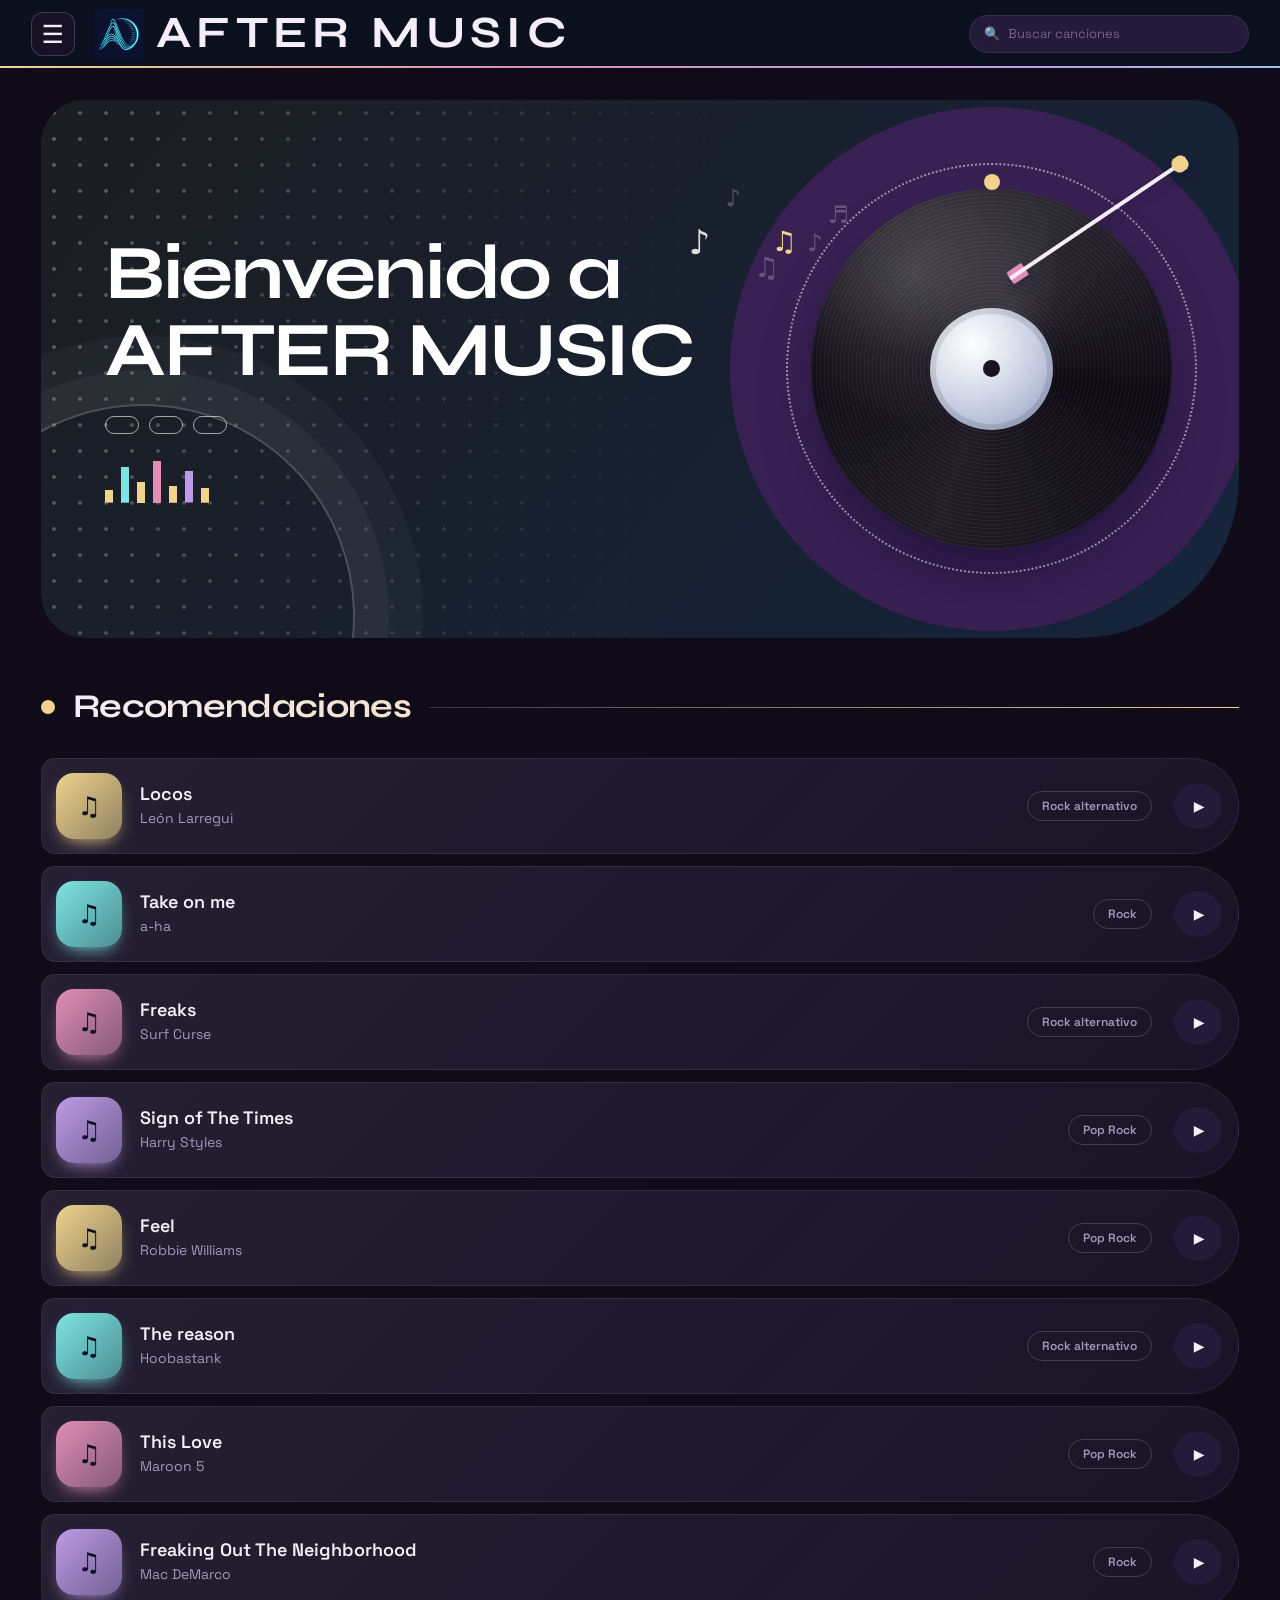
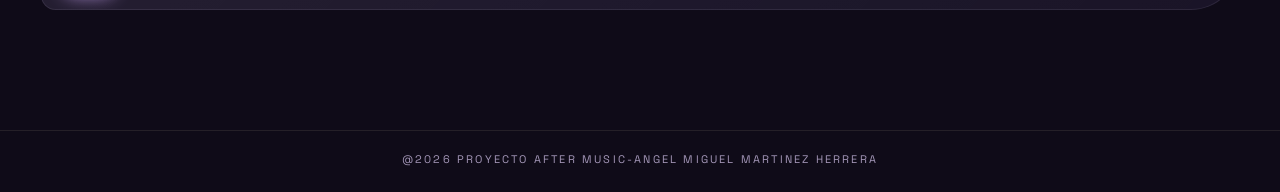
==== index.html @ f7f0aa14 "Add files via upload" ====
<!DOCTYPE html>
<html lang="es">
<head>
<meta charset="UTF-8"><meta name="viewport" content="width=device-width, initial-scale=1.0">
<title>AFTER MUSIC</title>
<link href="https://fonts.googleapis.com/css2?family=Syne:wght@700&family=Space+Grotesk:wght@400;600&display=swap" rel="stylesheet">
<link rel="stylesheet" href="estilos.css">
</head>
<body>
<div class="overlay" id="overlay" onclick="toggleMenu()"></div>
<aside class="sidebar" id="sidebar">
  <div class="sb-top">
    <div class="sb-head"><div class="logo-mini"> <img src="imagenes/logo.png" alt="" class="logo-img">AFTER MUSIC
</div><button class="close" onclick="toggleMenu()">✕</button></div>

    <nav class="sb-nav">
     <a onclick="mostrar('inicio')">Inicio</a>
     <a onclick="mostrar('playlists')">Explorar</a>
     <a onclick="mostrar('en-vivo')">Música en Vivo</a>
     <a href="formulario.html">Suscribirse</a>

    </nav>
  </div>
    <!-- Nueva estructura mas densa: 12 barras animadas -->
  <div class="menu-ecualizador">
    <div class="bar-music"></div>
    <div class="bar-music"></div>
    <div class="bar-music"></div>
    <div class="bar-music"></div>
    <div class="bar-music"></div>
    <div class="bar-music"></div>
    <div class="bar-music"></div>
    <div class="bar-music"></div>
    <div class="bar-music"></div>
    <div class="bar-music"></div>
    <div class="bar-music"></div>
    <div class="bar-music"></div>
    <div class="bar-music"></div>
    <div class="bar-music"></div>
    <div class="bar-music"></div>
    <div class="bar-music"></div>
    <div class="bar-music"></div>
  </div>
</aside>

<header class="top">
  <div class="top-l"><button class="hamburger" onclick="toggleMenu()">☰</button><div class="nombre">
  <img src="portadas/logo.jpg" alt="">AFTER MUSIC</div></div>
  <div class="top-r"> <div class="buscador-contenedor">
      <span class="buscador-icono">🔍</span>
      <input type="text" id="input-busqueda" placeholder="Buscar canciones" oninput="filtrarContenido()">
    </div>
  </div>
</header>

<div class="layout sin-player" id="appLayout">
  <main class="main">
    <section class="hero">
      <div class="hero-text"><h1>Bienvenido a AFTER MUSIC</h1><div class="hero-stats"><span></span><span></span><span></span></div></div>
<div class="hero-art">
  <!-- NOTAS MUSICALES FLOTANTES -->
  <span class="nota-flotante n1">♪</span>
  <span class="nota-flotante n2">♫</span>
  <span class="nota-flotante n3">♪</span>
  <span class="nota-flotante n6">♬</span>

  <!-- Tu disco original continúa aquí abajo exactamente igual -->
  <div class="disc"><div class="disc-center"><div class="hole"></div></div><div class="disc-ice"></div></div>
</div>

    </section>
    <div id="zona-contenido">
      <div id="vista-inicio">
       <div class="sec-head">
      <h2 id="titulo-seccion-busqueda">Recomendaciones</h2>
      </div>
    
       <div class="list-songs" id="contenedor-lista-busqueda">
          <div class="song-row" onclick="tocarCancion('recomendaciones',0,0)"><div class="song-cover"></div><div><b>Locos</b><span>León Larregui</span></div><em>Rock alternativo</em></div>
          <div class="song-row" onclick="tocarCancion('recomendaciones',0,1)"><div class="song-cover"></div><div><b>Take on me</b><span>a-ha</span></div><em>Rock</em></div>
          <div class="song-row" onclick="tocarCancion('recomendaciones',0,2)"><div class="song-cover"></div><div><b>Freaks</b><span>Surf Curse</span></div><em>Rock alternativo</em></div>
          <div class="song-row" onclick="tocarCancion('recomendaciones',0,3)"><div class="song-cover"></div><div><b>Sign of The Times</b><span>Harry Styles</span></div><em>Pop Rock</em></div>
          <div class="song-row" onclick="tocarCancion('recomendaciones',0,4)"><div class="song-cover"></div><div><b>Feel</b><span>Robbie Williams</span></div><em> Pop Rock</em></div>
          <div class="song-row" onclick="tocarCancion('recomendaciones',0,5)"><div class="song-cover"></div><div><b>The reason</b><span>Hoobastank</span></div><em>Rock alternativo</em></div>
          <div class="song-row" onclick="tocarCancion('recomendaciones',0,6)"><div class="song-cover"></div><div><b>This Love</b><span>Maroon 5</span></div><em>Pop Rock</em></div>
          <div class="song-row" onclick="tocarCancion('recomendaciones',0,7)"><div class="song-cover"></div><div><b>Freaking Out The Neighborhood</b><span>Mac DeMarco</span></div><em>Rock</em></div>
                             <div id="sin-resultados" class="alerta-busqueda-vacia">
            No se encontraron resultados para esta busqueda.
        </div>
        </div>
        </div>

      <div id="vista-playlists" class="vista-oculta">
  <div class="sec-head"><h2>Géneros</h2></div>
  <div class="grid">
    <article class="card card-profundo" onclick="verArtistas('electronica')">
      <div class="card-content"><h3>Electronica</h3></div>
    </article>
    <article class="card card-ventisca" onclick="verArtistas('rock_alt')">
      <div class="card-content"><h3>Rock alternativo</h3></div>
    </article>
    <article class="card card-amanecer" onclick="verArtistas('rock')">
      <div class="card-content"><h3>Rock</h3></div>
    </article>
    <article class="card card-caifanes" onclick="verArtistas('rock_esp')">
      <div class="card-content"><h3>Rock en español</h3></div>
    </article>
  </div>
</div>  
      
      <!-- NUEVA VISTA: ARTISTAS -->
      <div id="vista-artistas" class="vista-oculta">
        <div class="sec-head"><h2 id="titulo-artistas">Artistas</h2><button onclick="mostrar('playlists')">← Volver a Géneros</button></div>
        <div id="lista-artistas" class="grid"></div>
      </div>

      <!-- NUEVA VISTA: CANCIONES -->
      <div id="vista-canciones" class="vista-oculta">
        <div class="sec-head"><h2 id="titulo-canciones">Canciones</h2><button onclick="volverArtistas()">← Volver a Artistas</button></div>
        <div id="lista-canciones" class="list-songs"></div>
      </div>

      <div id="vista-biblioteca" class="vista-oculta">
        <div class="sec-head"><h2>Biblioteca</h2><button onclick="mostrar('inicio')">← Volver</button></div>
        <div id="lista-bib"></div>
      </div>
    </div> 

     <!-- VISTA: EN VIVO -->
<div id="vista-en-vivo" class="vista-oculta">
  <section class="sec-head">
    <h2>Musica en vivo</h2>
  </section>

  <!-- Rejilla en 2 columnas -->
  <div class="grid grid-envivo">
    
    <!-- Transmisión 1 -->
    <div class="card tarjeta-video-envivo">
      <div class="contenedor-video-flex">
        <!-- Sin 'controls' y sin 'muted' para que responda al volumen del dispositivo -->
        <video id="video-glaciar" class="video-objeto" src="videos/envivo1.mp4" playsinline
               onplay="document.getElementById('btn-glaciar').innerText='⏸'"
               onpause="document.getElementById('btn-glaciar').innerText='▶'"></video>
      </div>
      <div class="pie-tarjeta-video">
        <div>
          <h3>Nirvana - The Man Who Sold The World (Live On MTV Unplugged_ 1993 _ Unedited)</h3>
        </div>
        <div class="grupo-botones-video">
          <!-- Botón de Pantalla Completa Aislado -->
          <button class="btn-pantalla-completa" onclick="document.getElementById('video-glaciar').requestFullscreen();" title="Pantalla completa">⛶</button>
          <!-- Botón Play/Pause -->
          <button id="btn-glaciar" class="btn-control-video" onclick="const v = document.getElementById('video-glaciar'); v.paused ? v.play() : v.pause();">▶</button>
        </div>
      </div>
    </div>

      <div class="card tarjeta-video-envivo">
      <div class="contenedor-video-flex">
        <!-- Sin 'controls' y sin 'muted' para que responda al volumen del dispositivo -->
        <video id="video-glaciar" class="video-objeto" src="videos/envivo2.mp4" playsinline
               onplay="document.getElementById('btn-glaciar').innerText='⏸'"
               onpause="document.getElementById('btn-glaciar').innerText='▶'"></video>
      </div>
      <div class="pie-tarjeta-video">
        <div>
          <h3>León Larregui - Locos_(En vivo)</h3>
        </div>
        <div class="grupo-botones-video">
          <!-- Botón de Pantalla Completa Aislado -->
          <button class="btn-pantalla-completa" onclick="document.getElementById('video-glaciar').requestFullscreen();" title="Pantalla completa">⛶</button>
          <!-- Botón Play/Pause -->
          <button id="btn-glaciar" class="btn-control-video" onclick="const v = document.getElementById('video-glaciar'); v.paused ? v.play() : v.pause();">▶</button>
        </div>
      </div>
    </div>

  <div class="card tarjeta-video-envivo">
      <div class="contenedor-video-flex">
        <!-- Sin 'controls' y sin 'muted' para que responda al volumen del dispositivo -->
        <video id="video-glaciar" class="video-objeto" src="videos/envivo3.mp4" playsinline
               onplay="document.getElementById('btn-glaciar').innerText='⏸'"
               onpause="document.getElementById('btn-glaciar').innerText='▶'"></video>
      </div>
      <div class="pie-tarjeta-video">
        <div>
          <h3>Faded_ (live) - Alan Walker ft Iselin Solheim</h3>
        </div>
        <div class="grupo-botones-video">
          <!-- Botón de Pantalla Completa Aislado -->
          <button class="btn-pantalla-completa" onclick="document.getElementById('video-glaciar').requestFullscreen();" title="Pantalla completa">⛶</button>
          <!-- Botón Play/Pause -->
          <button id="btn-glaciar" class="btn-control-video" onclick="const v = document.getElementById('video-glaciar'); v.paused ? v.play() : v.pause();">▶</button>
        </div>
      </div>
    </div>

      <div class="card tarjeta-video-envivo">
      <div class="contenedor-video-flex">
        <!-- Sin 'controls' y sin 'muted' para que responda al volumen del dispositivo -->
        <video id="video-glaciar" class="video-objeto" src="videos/envivo4.mp4" playsinline
               onplay="document.getElementById('btn-glaciar').innerText='⏸'"
               onpause="document.getElementById('btn-glaciar').innerText='▶'"></video>
      </div>
      <div class="pie-tarjeta-video">
        <div>
          <h3>Zoé - Labios Rotos (MTV Unplugged)</h3>
        </div>
        <div class="grupo-botones-video">
          <!-- Botón de Pantalla Completa Aislado -->
          <button class="btn-pantalla-completa" onclick="document.getElementById('video-glaciar').requestFullscreen();" title="Pantalla completa">⛶</button>
          <!-- Botón Play/Pause -->
          <button id="btn-glaciar" class="btn-control-video" onclick="const v = document.getElementById('video-glaciar'); v.paused ? v.play() : v.pause();">▶</button>
        </div>
      </div>
    </div>
    <!-- Transmisión 2 -->
    <div class="card tarjeta-video-envivo">
      <div class="contenedor-video-flex">
        <!-- Sin 'controls' y sin 'muted' para que responda al volumen del dispositivo -->
        <video id="video-ventisca" class="video-objeto" src="videos/envivo5.mp4" playsinline
               onplay="document.getElementById('btn-ventisca').innerText='⏸'"
               onpause="document.getElementById('btn-ventisca').innerText='▶'"></video>
      </div>
      <div class="pie-tarjeta-video">
        <div>
          <h3>Coldplay - Viva la Vida (live)</h3>
        </div>
        <div class="grupo-botones-video">
          <!-- Botón de Pantalla Completa Aislado -->
          <button class="btn-pantalla-completa" onclick="document.getElementById('video-ventisca').requestFullscreen();" title="Pantalla completa">⛶</button>
          <!-- Botón Play/Pause -->
          <button id="btn-ventisca" class="btn-control-video" onclick="const v = document.getElementById('video-ventisca'); v.paused ? v.play() : v.pause();">▶</button>
        </div>
      </div>
    </div>
  </div>
</div> 
</main>

  <aside class="player-panel" id="playerPanel" class="vista-oculta">
  <video class="fondo-video" muted playsinline></video>
  <audio id="audio"></audio>
  <button onclick="cerrarPlayer()" class="btn-cerrar-reproductor">✕</button>
   <p class="lab" class="">• REPRODUCIENDO AHORA</p>
    <div class="p-cover" id="pCover">
      <!-- La imagen de cada canción se carga sola desde la carpeta "imagenes/" (instrucciones al final de script.js) -->
      <img class="p-img" id="pImg" alt=""></div>
      <h3 id="pTitulo"></h3>
    <p class="muted" id="pArtista"></p>
    <div class="time"><span>1</span><div class="progress"><div class="progress-bar"><i></i></div></div><span>3:42</span></div>
    <div class="controls"><button onclick="prev()">⏮</button><button class="play-big" onclick="playPause()">⏸</button><button onclick="next()">⏭</button></div>
  </aside>
  </div>

 <!-- PIE DE PÁGINA CENTRADO CON OCULTACIÓN FORZADA -->
<div class="pie-pagina-creditos">
    @2026 PROYECTO AFTER MUSIC-ANGEL MIGUEL MARTINEZ HERRERA
</div>

<script src="script.js"></script>
</body>
</html>
---- estilos.css ----
:root{
  --ink:#0f0b18;
  --ink-2:#171125;
  --ink-3:#241a39;
  --text:#f5edf9;
  --muted:#a497b8;
  --line:rgba(225,214,255,.09);
  --line-2:rgba(225,214,255,.20);

  --cobalt:#583b72;
  --cobalt-d:#392053;
  --butter:#f0d38d;
  --mint:#7de6e4;
  --coral:#e08eb6;
  --lilac:#be9be6;

  --top-h:68px;
  --font-title:'Syne','Space Grotesk','Segoe UI',system-ui,sans-serif;
  --font-body:'Space Grotesk','Segoe UI',system-ui,-apple-system,sans-serif;
  --ease:cubic-bezier(.2,.8,.2,1);
}

*{box-sizing:border-box;margin:0;padding:0}
html{scroll-behavior:smooth}
body{
  font-family:var(--font-body);font-size:16px;line-height:1.5;
  color:var(--text);background:var(--ink);
  -webkit-font-smoothing:antialiased;overflow-x:hidden;
}
/* Fondo */
body::before{
  content:"";position:fixed;inset:-25%;z-index:-1;pointer-events:none;
  background:
    radial-gradient(40% 40% at 18% 28%,rgba(36,69,127,.42),transparent 70%),
    radial-gradient(35% 35% at 82% 18%,rgba(138,168,214,.12),transparent 70%),
    radial-gradient(40% 40% at 72% 85%,rgba(111,207,182,.11),transparent 70%),
    radial-gradient(35% 35% at 10% 85%,rgba(183,179,232,.13),transparent 70%);
  animation:aurora 26s ease-in-out infinite alternate;
}
body::after{
  content:"";position:fixed;inset:0;z-index:-1;pointer-events:none;
  background:
    radial-gradient(rgba(214,226,255,.16) 1px,transparent 1.6px) 0 0/90px 90px,
    radial-gradient(rgba(188,220,245,.2) 1.6px,transparent 2.2px) 45px 45px/150px 150px;
  animation:estrellas 70s linear infinite,titilar 5s ease-in-out infinite alternate;
}
button{font-family:inherit;cursor:pointer}
a{cursor:pointer;text-decoration:none;color:inherit}
:focus-visible{outline:3px solid var(--butter);outline-offset:3px}
::selection{background:var(--butter);color:var(--ink)}
::-webkit-scrollbar{width:10px}
::-webkit-scrollbar-track{background:var(--ink)}
::-webkit-scrollbar-thumb{background:var(--ink-3);border-radius:10px;border:2px solid var(--ink)}

.vista-oculta{display:none !important}
#zona-contenido>div:not(.vista-oculta){animation:vistaIn .55s var(--ease)}

/* ---------- Animaciones ---------- */
@keyframes aurora{to{transform:translate(5%,4%) rotate(9deg) scale(1.1)}}
@keyframes vistaIn{from{opacity:0;transform:translateY(22px)}}
@keyframes entrar{from{opacity:0;transform:translateY(30px) scale(.96)}}
@keyframes girar{to{transform:rotate(360deg)}}
@keyframes girarR{to{rotate:360deg}}
@keyframes flotar{50%{transform:translateY(-14px)}}
@keyframes respirar{50%{transform:scale(1.07)}}
@keyframes deslizar{50%{transform:translateX(24px)}}
@keyframes pulso{
  0%{box-shadow:0 0 0 0 rgba(11,19,34,.45)}
  70%,100%{box-shadow:0 0 0 16px rgba(11,19,34,0)}
}
@keyframes pulsoMenta{
  0%{box-shadow:0 0 0 0 rgba(111,207,182,.45)}
  70%,100%{box-shadow:0 0 0 14px rgba(111,207,182,0)}
}
@keyframes latido{50%{transform:translateY(-50%) scale(1.35)}}
@keyframes linea{from{transform:scaleX(0)}}
@keyframes deriva{to{background-position:104px 52px}}
@keyframes brazo{from{rotate:-6deg}to{rotate:-34deg}}
@keyframes eq{
  0%{background-size:8px 30%,8px 85%,8px 50%,8px 100%,8px 40%,8px 75%,8px 35%}
  50%{background-size:8px 90%,8px 35%,8px 95%,8px 45%,8px 85%,8px 30%,8px 70%}
  100%{background-size:8px 55%,8px 100%,8px 30%,8px 80%,8px 60%,8px 95%,8px 45%}
}
@keyframes eqMini{
  0%{background-size:4px 40%,4px 100%,4px 60%,4px 80%}
  50%{background-size:4px 100%,4px 40%,4px 90%,4px 30%}
  100%{background-size:4px 60%,4px 80%,4px 35%,4px 100%}
}
@keyframes panelIn{from{opacity:0;transform:translateX(40px)}}
@keyframes barraIn{from{opacity:0;transform:translateY(60px)}}
@keyframes menuItem{from{opacity:0;transform:translateX(-24px)}}
@keyframes estrellas{to{background-position:0 -900px,45px -750px}}
@keyframes titilar{from{opacity:.35}to{opacity:1}}
@keyframes fluir{to{background-position:200% 0}}
@keyframes texto{to{background-position:300% 0}}
@keyframes nota{
  0%{opacity:0;transform:translateY(14px) rotate(-8deg)}
  25%,70%{opacity:.8}
  100%{opacity:0;transform:translateY(-34px) rotate(10deg)}
}
@keyframes flotarSuave{50%{transform:translateY(-4px)}}
@keyframes orbita{0%,100%{box-shadow:0 0 0 0 rgba(188,220,245,.7)}50%{box-shadow:0 0 0 10px rgba(188,220,245,0)}}
@keyframes fluirHero{from{background-position:0% 30%}to{background-position:100% 70%}}
@keyframes ondas{
  0%{box-shadow:0 0 0 0 rgba(143,190,255,.28)}
  100%{box-shadow:0 0 0 70px rgba(143,190,255,0)}
}
@keyframes brillo{from{transform:translateX(-120%) skewX(-18deg)}to{transform:translateX(320%) skewX(-18deg)}}

/* ---------- Overlay ---------- */
.overlay{
  position:fixed;inset:0;z-index:60;
  background:rgba(4,8,18,.72);backdrop-filter:blur(3px);
  opacity:0;visibility:hidden;transition:opacity .3s,visibility .3s;
}
.overlay.show{opacity:1;visibility:visible}

/* ---------- Barra superior ---------- */
.top{
  position:fixed;top:0;left:0;right:0;z-index:50;height:var(--top-h);
  display:flex;align-items:center;justify-content:space-between;
  padding:0 clamp(14px,2.4vw,32px);
  background:rgba(11,19,34,.78);backdrop-filter:blur(14px);
  border-bottom:1px solid var(--line);
  overflow: hidden;
}
.top::after{
  content:"";position:absolute;left:0;bottom:-1px;height:2px;width:100%;
  background-image:linear-gradient(90deg,var(--butter),var(--coral),var(--lilac),var(--mint),var(--butter),var(--coral));
  transform-origin:left;background-size:200% 100%;animation:linea 1.4s var(--ease) .2s both,fluir 6s linear infinite;
}
.top-l,.top-r{display:flex;align-items:center;gap:20px}
.hamburger{
  width:44px;height:44px;border-radius:12px;font-size:25px;
  color:var(--text);background:var(--ink-2);border:1px solid var(--line-2);
  transition:background .2s,color .2s,border-color .2s,transform .3s var(--ease);
}
.hamburger:hover{background:var(--butter);border-color:var(--butter);color:var(--ink);transform:rotate(90deg)}
.nombre{font-family:'Syne', sans-serif;font-weight:700;font-size:48px;letter-spacing:.20em;color:var(--text);display:flex;align-items:center;gap:12px;height:100%;text-transform:uppercase;}
.nombre img{height:50px;width:auto;object-fit:contain;flex-shrink:0;}
 
 
}
.avatar{
  width:44px;height:44px;border-radius:50%;
  display:grid;place-items:center;
  background:var(--butter);color:var(--ink);
  font-size:13px;font-weight:600;letter-spacing:.04em;
  animation:pulsoAmarillo 2.8s infinite;
  transition:transform .3s var(--ease);
}
.avatar:hover{transform:scale(1.12) rotate(-6deg)}

/* ---------- Menú lateral ---------- */
.sidebar{
  position:fixed;top:0;left:0;bottom:0;z-index:70;
  width:min(320px,86vw);
  display:flex;flex-direction:column;justify-content:space-between;
  overflow-y:auto;
  background:var(--ink-2);border-right:1px solid var(--line);
  transform:translateX(-100%);
  transition:transform .4s var(--ease),box-shadow .4s;
}
.sidebar.open{transform:translateX(0);box-shadow:30px 0 70px rgba(0,0,0,.45)}
.sidebar.open .sb-head,
.sidebar.open .sb-nav>*,
.sidebar.open .sb-foot{animation:menuItem .5s var(--ease) both}
.sidebar.open .sb-nav>*:nth-child(1){animation-delay:.08s}
.sidebar.open .sb-nav>*:nth-child(2){animation-delay:.14s}
.sidebar.open .sb-nav>*:nth-child(3){animation-delay:.20s}
.sidebar.open .sb-nav>*:nth-child(4){animation-delay:.26s}
.sidebar.open .sb-nav>*:nth-child(5){animation-delay:.32s}
.sidebar.open .sb-foot{animation-delay:.4s}
.sb-top{padding:22px 18px 0}
.sb-head{
  display:flex;align-items:center;justify-content:space-between;
  padding:4px 6px 22px;margin-bottom:18px;border-bottom:1px solid var(--line);
}
.logo-mini{font-family:var(--font-title);font-weight:700;font-size:18px;letter-spacing:.22em;
display: flex;
  align-items:vertical;
  gap: 9px;
}
.logo-mini img {
  height: 28px;
  width: auto;
  object-fit: contain;
  flex-shrink: 0;
}
.close{
  width:38px;height:38px;border-radius:50%;font-size:14px;
  color:var(--text);background:transparent;border:1px solid var(--line-2);
  transition:background .2s,color .2s,transform .3s;
}
.close:hover{background:var(--coral);border-color:var(--coral);color:var(--ink);transform:rotate(90deg)}

.sb-nav{display:flex;flex-direction:column;gap:4px}
.sb-nav>a,.drop-btn{
  display:flex;align-items:center;gap:14px;width:100%;
  padding:10px 12px;border-radius:14px;
  font-size:16px;color:var(--text);text-align:left;
  background:transparent;border:0;transition:background .2s,transform .25s var(--ease);
}
.sb-nav>a::before{
  flex:none;width:40px;height:40px;border-radius:11px;
  display:grid;place-items:center;font-size:18px;line-height:1;
  background:var(--ink-3);color:var(--butter);
  transition:background .2s,color .2s,transform .3s var(--ease),border-radius .3s;
}
.sb-nav>a:nth-of-type(1)::before{content:"⌂"}
.sb-nav>a:nth-of-type(2)::before{content:"♫"}
.sb-nav>a:nth-of-type(3)::before{content:"🎙"}
.sb-nav>a:nth-of-type(4)::before{content:"$"}

.sb-nav>a:hover,.drop-btn:hover{background:var(--ink-3);transform:translateX(5px)}
.sb-nav>a:hover::before{background:var(--butter);color:var(--ink);border-radius:50%;transform:rotate(-12deg)}

.drop-btn{justify-content:space-between;padding:14px 14px}
.drop-btn span:last-child{transition:transform .25s;color:var(--muted)}
.drop:has(.submenu.open) .drop-btn span:last-child{transform:rotate(180deg);color:var(--butter)}
.submenu{
  display:none;flex-direction:column;gap:2px;
  margin:2px 0 10px 26px;padding-left:14px;border-left:2px solid var(--line-2);
}
.submenu.open{display:flex;animation:vistaIn .35s var(--ease)}
.submenu a{padding:10px 12px;border-radius:10px;font-size:15px;color:var(--muted);transition:background .2s,color .2s,padding .25s}
.submenu a:hover{background:var(--ink-3);color:var(--butter);padding-left:18px}

.sb-foot{padding:18px}
.sys{padding:18px;border-radius:18px;background:var(--ink-3)}
.sys p{font-size:11px;font-weight:600;letter-spacing:.14em;color:var(--muted)}
.sys b{display:block;margin-top:4px;font-size:18px;font-weight:600}
.bar{height:6px;border-radius:3px;margin-top:14px;overflow:hidden;background:var(--line-2)}
.bar i{display:block;height:100%;width:62%;border-radius:3px;background:var(--mint);transform-origin:left;animation:linea 1.6s var(--ease) .4s both}
.slogan{margin:16px 6px 0;font-size:13px;color:var(--muted)}

/* ---------- Estructura ---------- */
.layout{
  display:grid;grid-template-columns:minmax(0,1fr) 360px;
  min-height:100vh;padding-top:var(--top-h);
}
.layout.sin-player{grid-template-columns:minmax(0,1fr)}
.main{
  width:100%;max-width:1320px;margin:0 auto;
  padding:clamp(20px,3.5vh,36px) clamp(18px,3.2vw,48px) 56px;
}
.layout:not(.sin-player) .main{max-width:none}
.main::after{
  content:"REPRODUCTOR DE MÚSICA  ·  2026";display:block;
  margin-top:64px;padding-top:20px;border-top:1px solid var(--line);
  font-size:11px;letter-spacing:.2em;text-align:center;color:var(--muted);
}

/* ---------- Hero ---------- */
.hero{
  position:relative;overflow:hidden;isolation:isolate;
  display:flex;align-items:center;justify-content:space-between;gap:24px;
  min-height:clamp(320px,52vh,480px);margin-bottom:clamp(28px,5vh,52px);
  padding:clamp(28px,5vw,64px);
  border-radius:44px 44px 160px 44px;
  background:linear-gradient(130deg,#1c1d21 0%,#152238 40%,#2a3d5c 70%,#242529 100%);background-size:220% 220%;color:#fff;
  animation:entrar .8s var(--ease) both,fluirHero 16s ease-in-out infinite alternate;
}
/* puntos que se desplazan */
.hero::before{
  content:"";position:absolute;inset:0;z-index:0;pointer-events:none;
  background:radial-gradient(rgba(255,255,255,.28) 1.6px,transparent 2.2px) 0 0/26px 26px;
  -webkit-mask-image:linear-gradient(100deg,#000,transparent 55%);
  mask-image:linear-gradient(100deg,#000,transparent 55%);
  animation:deriva 7s linear infinite;
}
/* aro que respira */
.hero::after{
  content:"";position:absolute;z-index:0;pointer-events:none;
  width:min(420px,60vw);aspect-ratio:1;border-radius:50%;
  left:-110px;bottom:-190px;border:2px solid rgba(255,255,255,.22);
  box-shadow:0 0 0 34px rgba(255,255,255,.04),0 0 0 68px rgba(255,255,255,.03);
  animation:respirar 6s ease-in-out infinite;
}
.hero-text{position:relative;z-index:2;flex:1 1 auto;min-width:0;max-width:660px}
.hero h1{
  font-family:var(--font-title);font-weight:700;
  font-size:clamp(40px,min(6vw,11vh),88px);line-height:1;letter-spacing:-.03em;
  margin-bottom:clamp(12px,2.4vh,22px);color:#fff;overflow-wrap:break-word;
  background:linear-gradient(100deg,#fff 0%,#fff 38%,#8fd0ff 50%,#fff 62%,#fff 100%);background-size:250% 100%;
  -webkit-background-clip:text;background-clip:text;-webkit-text-fill-color:transparent;
  animation:entrar .9s var(--ease) .1s both,texto 7s linear 1.2s infinite;
}
.hero-text::before,.hero h1::after{
  position:absolute;z-index:3;pointer-events:none;color:rgba(255,255,255,.85);
  font-family:var(--font-body);font-weight:400;letter-spacing:0;
  animation:nota 5.5s ease-in-out infinite;
}
.hero-text::before{content:"♪";top:-18px;right:8%;font-size:34px}
.hero h1{position:relative}
.hero h1::after{content:"♫";top:-8px;right:-34px;font-size:28px;animation-delay:2.4s;color:var(--butter);-webkit-text-fill-color:var(--butter)}
.hero-text>p{
  max-width:500px;font-size:clamp(15px,1.4vw,18px);line-height:1.6;color:#fff;
  animation:entrar .9s var(--ease) .25s both;
}
.hero-stats{display:flex;flex-wrap:wrap;gap:10px;margin-top:clamp(16px,3vh,28px)}
.hero-stats span{
  position:relative;overflow:hidden;
  padding:8px 16px;border-radius:999px;
  font-size:14px;font-weight:600;color:#fff;
  border:1.5px solid rgba(255,255,255,.6);
  animation:entrar .8s var(--ease) both,flotarSuave 4s ease-in-out 1.4s infinite;
  transition:background .25s,color .25s,transform .25s var(--ease);
}
.hero-stats span:nth-child(1){animation-delay:.4s}
.hero-stats span:nth-child(2){animation-delay:.5s}
.hero-stats span:nth-child(3){animation-delay:.6s}
.hero-stats span:hover{background:#fff;color:var(--cobalt-d);transform:translateY(-3px)}
/* ecualizador */
.hero-text::after{
  content:"";display:block;width:104px;height:42px;margin-top:clamp(16px,3vh,28px);
  background:
    linear-gradient(var(--butter),var(--butter)) 0 100%/8px 30% no-repeat,
    linear-gradient(var(--mint),var(--mint)) 16px 100%/8px 85% no-repeat,
    linear-gradient(var(--butter),var(--butter)) 32px 100%/8px 50% no-repeat,
    linear-gradient(var(--coral),var(--coral)) 48px 100%/8px 100% no-repeat,
    linear-gradient(var(--butter),var(--butter)) 64px 100%/8px 40% no-repeat,
    linear-gradient(var(--lilac),var(--lilac)) 80px 100%/8px 75% no-repeat,
    linear-gradient(var(--butter),var(--butter)) 96px 100%/8px 35% no-repeat;
  animation:eq 1.2s ease-in-out infinite alternate;
}

/* Disco de vinilo con brazo */
.hero-art{
  position:relative;z-index:1;flex:none;
  width:clamp(220px,min(32vw,52vh),440px);aspect-ratio:1;
  margin-right:-2%;display:grid;place-items:center;
}
.hero-art::before{
  content:"";position:absolute;inset:-14%;border-radius:50%;background:var(--cobalt-d);
  animation:respirar 7s ease-in-out infinite,ondas 4s ease-out infinite;
}
.hero-art::after{
  content:"";position:absolute;z-index:3;right:2%;top:-2%;
  width:52%;height:16px;transform-origin:calc(100% - 8px) 50%;
  background:
    radial-gradient(circle at calc(100% - 8px) 50%,var(--butter) 0 8px,transparent 9px),
    linear-gradient(var(--text),var(--text)) 0 50%/calc(100% - 14px) 4px no-repeat,
    linear-gradient(var(--coral),var(--coral)) 0 50%/18px 14px no-repeat;
  border-radius:4px;rotate:-34deg;
  filter:drop-shadow(0 8px 8px rgba(8,6,40,.4));
  animation:brazo 2.4s var(--ease) .5s both;
}
.disc{
  position:relative;width:88%;aspect-ratio:1;border-radius:50%;
  display:grid;place-items:center;
  background:
    conic-gradient(from 20deg,rgba(255,255,255,.13),transparent 22%,rgba(255,255,255,.08) 50%,transparent 72%,rgba(255,255,255,.13)),
    repeating-radial-gradient(circle,#0d0a13 0 3px,#1a1524 3px 4px);
  box-shadow:0 30px 60px -16px rgba(10,8,40,.65);
  animation:girar 12s linear infinite;
}
.disc::before{
  content:"";position:absolute;inset:-7%;border-radius:50%;pointer-events:none;
  border:2px dotted rgba(255,255,255,.5);animation:girarR 22s linear infinite reverse;
}
.disc::after{
  content:"";position:absolute;top:-4%;left:calc(50% - 8px);width:16px;height:16px;border-radius:50%;
  background:var(--butter);animation:orbita 2.2s ease-out infinite;
}
.disc-center{
  position:relative;width:34%;aspect-ratio:1;border-radius:50%;
  display:grid;place-items:center;background:radial-gradient(circle at 35% 30%,#fff,#c3cadf 58%,#8e98b8);
  box-shadow:inset 0 0 0 6px rgba(11,19,34,.12);
}
.hole{width:14%;aspect-ratio:1;border-radius:50%;background:var(--ink)}
.disc-ice{
  position:absolute;inset:0;border-radius:50%;pointer-events:none;
  background:radial-gradient(circle at 28% 24%,rgba(255,255,255,.2),transparent 40%);
  animation:girar 12s linear infinite reverse;
}

/* Con el panel abierto, el disco del hero se achica para no apretar el texto */
.layout:not(.sin-player) .hero-art{width:clamp(180px,min(21vw,40vh),300px)}
/* En las demás vistas, el hero se compacta */
.main:has(#vista-inicio.vista-oculta) .hero{min-height:150px;margin-bottom:36px;padding:24px clamp(24px,4vw,44px);border-radius:32px 32px 90px 32px}
.main:has(#vista-inicio.vista-oculta) .hero h1{font-size:clamp(26px,3.2vw,40px);line-height:1.05;margin-bottom:0}
.main:has(#vista-inicio.vista-oculta) .hero-text>p,
.main:has(#vista-inicio.vista-oculta) .hero-stats,
.main:has(#vista-inicio.vista-oculta) .hero-text::after{display:none}
.main:has(#vista-inicio.vista-oculta) .hero-art{width:170px;margin-right:-30px}
.main:has(#vista-inicio.vista-oculta) .hero-art::after{display:none}

/* ---------- Encabezados de sección ---------- */
.sec-head{display:flex;align-items:center;flex-wrap:wrap;gap:12px 18px;margin-bottom:clamp(16px,3vh,26px)}
.sec-head h2{
  display:flex;align-items:center;gap:18px;flex:1 1 auto;min-width:0;
  font-family:var(--font-title);font-weight:700;
  font-size:clamp(24px,2.6vw,34px);letter-spacing:-.02em;
  background:linear-gradient(90deg,var(--text) 0%,var(--butter) 25%,var(--lilac) 50%,var(--mint) 75%,var(--text) 100%);
  background-size:300% 100%;-webkit-background-clip:text;background-clip:text;
  -webkit-text-fill-color:transparent;animation:texto 9s linear infinite;
}
.sec-head h2::before{
  content:"";flex:none;width:14px;height:14px;border-radius:50%;background:var(--butter);
}
.sec-head h2::after{content:"";flex:1;height:1px;background:var(--line-2);transform-origin:left;background:linear-gradient(90deg,var(--line-2),var(--butter),var(--line-2));background-size:200% 100%;animation:linea 1.2s var(--ease) .2s both,fluir 5s linear 1.4s infinite}
.sec-head p{
  padding:6px 14px;border-radius:999px;font-size:13px;color:var(--muted);
  border:1px solid var(--line-2);
}
.sec-head button{
  padding:10px 18px;border-radius:12px;font-size:14px;font-weight:600;
  color:var(--text);background:transparent;border:1.5px solid var(--line-2);
  transition:background .2s,color .2s,border-color .2s,transform .25s var(--ease);
}
.sec-head button:hover{background:var(--butter);border-color:var(--butter);color:var(--ink);transform:translateX(-5px)}

/* ---------- Cuadrícula tipo mosaico ---------- */
.grid{display:grid;grid-template-columns:repeat(auto-fill,minmax(min(100%,280px),1fr));gap:clamp(12px,1.6vw,22px)}

#vista-inicio .grid{
  grid-template-columns:1.2fr 1fr 1fr;
  grid-auto-rows:clamp(200px,29vh,290px);
}
#vista-inicio .card:nth-child(1){grid-row:span 2;border-radius:260px 260px 34px 34px}
#vista-inicio .card:nth-child(2){border-radius:34px 130px 34px 34px}
#vista-inicio .card:nth-child(3){border-radius:130px 34px 34px 34px}
#vista-inicio .card:nth-child(4){grid-column:span 2;border-radius:34px 190px 34px 34px}

.card{
  position:relative;overflow:hidden;isolation:isolate;
  border-radius:30px;cursor:pointer;color:var(--ink);
  transition:transform .35s var(--ease),box-shadow .35s;
  animation:entrar .8s var(--ease) both;
}
.card:nth-child(1){animation-delay:.15s}
.card:nth-child(2){animation-delay:.28s}
.card:nth-child(3){animation-delay:.41s}
.card:nth-child(4){animation-delay:.54s}
.card:hover{transform:translateY(-8px) rotate(-.6deg);box-shadow:0 26px 50px -14px rgba(0,0,0,.65)}
/* destello que cruza la tarjeta al pasar el mouse */
.card-content::before{
  content:"";position:absolute;top:0;left:0;width:34%;height:100%;
  background:linear-gradient(90deg,transparent,rgba(255,255,255,.38),transparent);
  transform:translateX(-120%) skewX(-18deg);pointer-events:none;
}
.card:hover .card-content::before{animation:brillo .9s var(--ease)}
.card-bg{position:absolute;inset:0;z-index:-1}
.card-bg::before,.card-bg::after{content:"";position:absolute;transition:scale .5s var(--ease),rotate .6s var(--ease)}
.card:hover .card-bg::before{scale:1.12}
.card:hover .card-bg::after{rotate:50deg}
.card-content{
  position:absolute;inset:0;overflow:hidden;
  display:flex;flex-direction:column;justify-content:flex-end;align-items:flex-start;gap:10px;
  padding:26px 88px 26px 28px;
}
.card-content h3{font-family:var(--font-title);font-weight:700;font-size:clamp(20px,2vw,28px);line-height:1.1;letter-spacing:-.02em}
#vista-inicio .card:nth-child(1) .card-content{padding:34px 96px 34px 38px}
#vista-inicio .card:nth-child(1) h3{font-size:clamp(28px,3.2vw,44px);letter-spacing:-.03em}
#vista-inicio .card:nth-child(1) .card-content p{font-size:15px;padding:5px 16px}
.card-content p{
  padding:3px 12px;border-radius:999px;font-size:13px;font-weight:600;
  border:1.5px solid currentColor;
}
.card::after{
  content:"▶";position:absolute;right:20px;bottom:20px;
  width:52px;height:52px;border-radius:50%;
  display:grid;place-items:center;padding-left:3px;
  font-size:16px;background:var(--ink);color:var(--butter);
  animation:pulso 2.4s infinite;
  transition:transform .3s var(--ease),background .25s,color .25s;
}
.card:hover::after{transform:scale(1.18);background:#fff;color:var(--ink)}

/* Portadas: cada género con su color y figuras en movimiento */
.g1{background:var(--butter)}
.g1::before{height:62%;aspect-ratio:1;border-radius:50%;right:-8%;top:-6%;background:#8fb2dd;animation:respirar 6s ease-in-out infinite}
.g1::after{height:20%;aspect-ratio:1;border-radius:8px;left:16%;top:12%;background:var(--ink);rotate:12deg;animation:flotar 4s ease-in-out infinite}

.g2{background:var(--mint)}
.g2::before{height:58%;aspect-ratio:1;border-radius:22%;right:12%;top:8%;background:#4fae98;rotate:20deg;animation:flotar 5s ease-in-out infinite}
.g2::after{height:18%;aspect-ratio:1;border-radius:50%;left:10%;top:12%;background:var(--ink);animation:flotar 3s ease-in-out infinite reverse}

.g3{background:var(--coral)}
.g3::before{height:50%;aspect-ratio:1;border-radius:50%;left:60%;translate:-50% 0;top:6%;border:9px dashed #587bb0;animation:girarR 14s linear infinite}
.g3::after{height:13%;aspect-ratio:1;border-radius:50%;left:60%;translate:-50% 0;top:24.5%;background:var(--ink);animation:respirar 3s ease-in-out infinite}

.g4{background:var(--lilac)}
.g4::before{height:110%;aspect-ratio:1;border-radius:50%;right:-12%;top:-30%;background:#8f8ad0;animation:respirar 7s ease-in-out infinite}
.g4::after{width:36%;height:18%;border-radius:999px;left:10%;top:18%;background:var(--ink);animation:deslizar 4s ease-in-out infinite}

/* Playlists por clima (llevan estilo en línea; se unifican aquí) */
#vista-playlists .grid{grid-template-columns:repeat(3,minmax(0,1fr))}
#vista-playlists .card{
  height:clamp(230px,36vh,320px) !important;
  border-radius:30px;color:#fff;
  border:1px solid rgba(255,255,255,.16);
  box-shadow:inset 0 1px 0 rgba(255,255,255,.28);
}
#vista-playlists .card:nth-child(1){background:linear-gradient(150deg,#2fb59d 0%,#127a82 55%,#0d4a63 100%) !important}
#vista-playlists .card:nth-child(2){background:linear-gradient(150deg,#4f86d6 0%,#2c57a6 55%,#1b3470 100%) !important}
#vista-playlists .card:nth-child(3){background:linear-gradient(150deg,#8b84e6 0%,#5a55b8 55%,#34336f 100%) !important}
#vista-playlists .card:hover{box-shadow:inset 0 1px 0 rgba(255,255,255,.28),0 26px 50px -14px rgba(0,0,0,.7)}
#vista-playlists .card-content{padding:28px 90px 28px 30px}
#vista-playlists .card-content h3{font-size:clamp(22px,2.2vw,30px)}
#vista-playlists .card-content p{background:rgba(255,255,255,.14);border-color:rgba(255,255,255,.55)}
#vista-playlists .card::after{background:#fff;color:#16305a;animation:pulsoBlanco 2.4s infinite}
/* Misma figura en las tres: anillos de disco que respiran */
#vista-playlists .card::before{
  content:"";position:absolute;z-index:-1;
  width:80%;aspect-ratio:1;right:-20%;top:-28%;border-radius:50%;
  background:
    radial-gradient(circle,rgba(255,255,255,.85) 0 6%,transparent 6.6%),
    repeating-radial-gradient(circle,transparent 0 11%,rgba(255,255,255,.17) 11% 12.6%);
  animation:respirar 6s ease-in-out infinite;
}
@keyframes pulsoBlanco{
  0%{box-shadow:0 0 0 0 rgba(255,255,255,.5)}
  70%,100%{box-shadow:0 0 0 16px rgba(255,255,255,0)}
}

/* ---------- Artistas ---------- */
#lista-artistas.grid{grid-template-columns:repeat(2,minmax(0,1fr))}
.artist-card{
  position:relative;display:flex;flex-direction:column;justify-content:center;
  min-height:140px;padding:26px 90px 26px 118px;
  border-radius:80px 24px 24px 80px;cursor:pointer;
  background:var(--ink-2);border:1px solid var(--line);
  animation:entrar .7s var(--ease) both;
  transition:border-color .25s,transform .3s var(--ease),background .25s;
}
.artist-card:nth-child(2){animation-delay:.12s}
.artist-card:nth-child(3){animation-delay:.24s}
.artist-card:hover{border-color:var(--butter);background:var(--ink-3);transform:translateY(-4px) translateX(4px)}
.artist-card::before{
  content:"♪";position:absolute;left:22px;top:50%;translate:0 -50%;
  width:76px;height:76px;border-radius:50%;
  display:grid;place-items:center;font-size:30px;
  background:var(--mint);color:var(--ink);
  animation:pulsoMenta 2.6s infinite;
  transition:rotate .4s var(--ease);
}
.artist-card:hover::before{rotate:-20deg}
.artist-card:nth-child(4n+2)::before{background:var(--coral)}
.artist-card:nth-child(4n+3)::before{background:var(--butter)}
.artist-card:nth-child(4n+4)::before{background:var(--lilac)}
.artist-card::after{
  content:"›";position:absolute;right:24px;top:50%;translate:0 -50%;
  width:44px;height:44px;border-radius:50%;
  display:grid;place-items:center;padding-bottom:3px;
  font-size:28px;line-height:1;color:var(--text);
  border:1px solid var(--line-2);transition:background .25s,color .25s,border-color .25s,transform .3s var(--ease);
}
.artist-card:hover::after{background:var(--butter);border-color:var(--butter);color:var(--ink);transform:translateX(4px)}
.artist-card h3{font-family:var(--font-title);font-weight:700;font-size:22px;letter-spacing:-.01em;line-height:1.2}
.artist-card p{margin-top:4px;font-size:14px;color:var(--muted)}

/* ---------- Canciones ---------- */
.list-songs{
  display:grid;gap:14px;
  grid-template-columns:repeat(2,minmax(0,1fr));
}
.song-row{
  position:relative;display:flex;align-items:center;gap:18px;
  padding:14px 80px 14px 14px;border-radius:24px 80px 80px 24px;cursor:pointer;
  --cv:var(--butter);
  background:linear-gradient(135deg,rgba(255,255,255,.06),rgba(255,255,255,.012)),var(--ink-2);border:1px solid var(--line);overflow:hidden;
  animation:entrar .6s var(--ease) both;
  transition:background .2s,border-color .2s,transform .3s var(--ease);
}
.song-row:nth-child(2){animation-delay:.1s}
.song-row:nth-child(3){animation-delay:.2s}
.song-row:nth-child(4){animation-delay:.3s}
.song-row:nth-child(5){animation-delay:.4s}
.song-row:nth-child(6){animation-delay:.5s}
.song-row:nth-child(7){animation-delay:.6s}
.song-row:nth-child(8){animation-delay:.7s}
.song-row:hover{background:var(--ink-3);border-color:var(--line-2);transform:translateX(6px)}
.song-row::before{
  content:"";position:absolute;top:0;left:0;width:30%;height:100%;pointer-events:none;
  background:linear-gradient(90deg,transparent,rgba(255,255,255,.1),transparent);
  transform:translateX(-130%) skewX(-18deg);
}
.song-row:hover::before{animation:brillo 1s var(--ease)}
.song-row b::after{
  content:"";display:inline-block;width:0;height:12px;margin-left:0;vertical-align:-1px;
  background:
    linear-gradient(var(--butter),var(--butter)) 0 100%/4px 40% no-repeat,
    linear-gradient(var(--butter),var(--butter)) 5px 100%/4px 100% no-repeat,
    linear-gradient(var(--butter),var(--butter)) 10px 100%/4px 60% no-repeat,
    linear-gradient(var(--butter),var(--butter)) 15px 100%/4px 80% no-repeat;
  transition:width .3s var(--ease),margin .3s var(--ease);
}
.song-row:hover b::after{width:19px;margin-left:10px;animation:eqMini .8s ease-in-out infinite alternate}
.song-row:hover::after{animation:pulsoAmarillo 1.4s infinite}
.song-row em{display:none}
.song-cover{
  animation:flotarSuave 4s ease-in-out infinite;
  flex:none;width:66px;height:66px;border-radius:18px;
  display:grid;place-items:center;color:#0b1322;
  background:linear-gradient(135deg,var(--cv),color-mix(in srgb,var(--cv) 58%,#0b1322));
  box-shadow:0 8px 18px -8px var(--cv);
  transition:border-radius .35s var(--ease),rotate .35s var(--ease);
}
.song-row:nth-child(2n) .song-cover{animation-delay:-1.3s}
.song-row:nth-child(3n) .song-cover{animation-delay:-2.6s}
.song-cover::before{content:"♫";font-size:26px;line-height:1}
.song-row:hover .song-cover{border-radius:50%;rotate:12deg}
.song-row:nth-child(4n+2){--cv:var(--mint)}
.song-row:nth-child(4n+3){--cv:var(--coral)}
.song-row:nth-child(4n+4){--cv:var(--lilac)}
.song-row:active{transform:scale(.985)}
.song-row b{display:block;font-size:18px;font-weight:600;line-height:1.3}
.song-row span{font-size:14px;color:var(--muted)}
.song-row::after{
  content:"▶";position:absolute;right:16px;top:50%;translate:0 -50%;
  width:46px;height:46px;border-radius:50%;
  display:grid;place-items:center;padding-left:2px;
  font-size:14px;background:var(--ink-3);color:var(--text);
  transition:background .2s,color .2s,transform .3s var(--ease);
}
.song-row:hover::after{background:var(--butter);color:var(--ink);transform:scale(1.12)}

/* Canciones recomendadas (inicio): lista a lo ancho */
#vista-inicio .list-songs{grid-template-columns:1fr;gap:12px}
#vista-inicio .song-row{padding-right:210px}
#vista-inicio .song-row em{
  display:block;position:absolute;right:86px;top:50%;translate:0 -50%;
  font-style:normal;font-size:12px;font-weight:600;padding:5px 14px;border-radius:999px;
  color:var(--muted);border:1px solid var(--line-2);transition:color .25s,border-color .25s,background .25s;
}
#vista-inicio .song-row:hover em{color:var(--ink);background:var(--butter);border-color:var(--butter)}

@supports (animation-timeline:view()){
  .song-row,.artist-card{animation:entrar linear both;animation-timeline:view();animation-range:entry 0% entry 45%}
}

/* ---------- Biblioteca ---------- */
#lista-bib{color:var(--muted)}
#lista-bib:empty::before{
  content:"Aún no hay nada en tu biblioteca. Elige un género para empezar a escuchar.";
  display:block;padding:54px 24px;border-radius:30px;text-align:center;
  border:2px dashed var(--line-2);animation:respirar 5s ease-in-out infinite;
}

/* ---------- Reproductor ---------- */
.player-panel{
  position:sticky;top:var(--top-h);align-self:start;
  height:calc(100vh - var(--top-h));height:calc(100dvh - var(--top-h));
  display:flex;flex-direction:column;align-items:center;
  padding:60px 28px 28px;overflow:hidden;text-align:center;
  color:var(--text);background:var(--ink-2);border-left:1px solid var(--line);
}
.layout:not(.sin-player) .player-panel{animation:panelIn .6s var(--ease)}
.layout.sin-player .player-panel{display:none !important}
.fondo-video{
  position:absolute;inset:0;width:100%;height:100%;
  object-fit:cover;opacity:.4;z-index:0;pointer-events:none;
}
.player-panel::after{
  content:"";position:absolute;inset:0;z-index:0;pointer-events:none;
  background:linear-gradient(180deg,rgba(11,19,34,.6),rgba(11,19,34,.92));
}
.player-panel>*:not(.fondo-video){position:relative;z-index:1}
.player-panel>button[onclick="cerrarPlayer()"]{
  position:absolute !important;
  width:38px;height:38px;border-radius:50% !important;
  font-size:14px !important;
  background:rgba(214,226,255,.08) !important;
  border:1px solid var(--line-2) !important;
  transition:background .2s,color .2s,transform .3s;
}
.player-panel>button[onclick="cerrarPlayer()"]:hover{background:var(--coral) !important;color:var(--ink) !important;border-color:var(--coral) !important;transform:rotate(90deg)}
.lab{margin-bottom:26px;font-size:12px;font-weight:600;letter-spacing:.14em;color:var(--butter)}
.lab::after{
  content:"";display:inline-block;width:22px;height:14px;margin-left:10px;vertical-align:-1px;
  background:
    linear-gradient(var(--butter),var(--butter)) 0 100%/4px 40% no-repeat,
    linear-gradient(var(--butter),var(--butter)) 6px 100%/4px 100% no-repeat,
    linear-gradient(var(--butter),var(--butter)) 12px 100%/4px 60% no-repeat,
    linear-gradient(var(--butter),var(--butter)) 18px 100%/4px 80% no-repeat;
  animation:eqMini .9s ease-in-out infinite alternate;
}
/* Portada convertida en disco que gira */
.p-cover{
  position:relative;width:min(250px,100%);aspect-ratio:1;margin-bottom:30px;
  border-radius:50%;overflow:hidden;background:var(--coral);
  box-shadow:0 26px 50px -14px rgba(0,0,0,.65);
  animation:girar 9s linear infinite,pulsoCover 2.6s ease-out infinite;
}
@keyframes pulsoCover{
  0%{box-shadow:0 26px 50px -14px rgba(0,0,0,.65),0 0 0 0 rgba(138,168,214,.45)}
  70%,100%{box-shadow:0 26px 60px -10px rgba(138,168,214,.4),0 0 0 34px rgba(138,168,214,0)}
}
.p-img{position:absolute;inset:0;width:100%;height:100%;object-fit:cover;border-radius:50%}
.p-img:not([src]),.p-img[src=""]{display:none}
.p-cover::before{content:"";position:absolute;inset:11%;border-radius:50%;border:12px dashed #587bb0}
.player-panel h3{max-width:100%;font-family:var(--font-title);font-weight:700;font-size:24px;line-height:1.15;letter-spacing:-.02em}
.muted{margin-top:4px;font-size:15px;color:var(--muted)}
.time{
  display:flex;align-items:center;gap:12px;width:100%;margin:30px 0 26px;
  font-size:12px;color:var(--muted);font-variant-numeric:tabular-nums;
}
/* Contenedor principal de la barra (El fondo gris completo) */
.time .progress {
  flex: 1;
  height: 4px;
  background: rgba(255, 255, 255, 0.15); /* Color gris de fondo de tu imagen */
  border-radius: 999px;
  position: relative;
  margin: 0 12px;
  cursor: pointer;
}

/* La barra de color interna que avanza (La rosa/dorada) */
.time .progress-bar {
  height: 100%;
  width: 0%; /* Empieza en 0% y el JavaScript la estira */
  background: linear-gradient(90deg, #e08eb6, #f0d38d); /* Degradado rosa/dorado de tu diseño */
  border-radius: 999px;
  position: absolute;
  top: 0;
  left: 0;
  display: flex;
  align-items: center;
  justify-content: flex-end; /* Empuja el círculo al extremo derecho de la barra de color */
}

/* El círculo indicador blanco */
.time .progress-bar i {
  width: 14px;
  height: 14px;
  background: #fff;
  border-radius: 50%;
  position: absolute;
  right: -7px; /* Centra el círculo justo en la punta de la barra de color */
  box-shadow: 0 2px 4px rgba(0, 0, 0, 0.3);
  flex-shrink: 0;
}

.controls{display:flex;align-items:center;justify-content:center;gap:18px}
.controls button{
  width:52px;height:52px;border-radius:50%;font-size:16px;
  color:var(--text);background:rgba(214,226,255,.06);border:1px solid var(--line-2);
  transition:background .2s,color .2s,transform .25s var(--ease);
}
.controls button:hover{background:var(--text);color:var(--ink);transform:scale(1.1)}
.controls button:active{transform:scale(.92)}
.controls .play-big{
  width:74px;height:74px;font-size:22px;border:0;
  background:#59e818; color: #111;
}
.controls .play-big:hover{background:#59e818;color:#111;transform:scale(1.1)}

/* ---------- Adaptación a pantallas ---------- */
@media(max-width:1100px){
  .list-songs,#lista-artistas.grid{grid-template-columns:1fr}
}
@media(max-width:900px){
  :root{--top-h:62px}
  #vista-playlists .grid{grid-template-columns:1fr}
  #vista-playlists .card{height:210px !important}
  #vista-inicio .grid{grid-template-columns:1fr 1fr;grid-auto-rows:210px}
  #vista-inicio .card:nth-child(1){grid-row:auto;grid-column:span 2;border-radius:150px 150px 30px 30px}
  #vista-inicio .card:nth-child(4){grid-column:span 2}
  .layout,.layout.sin-player{grid-template-columns:minmax(0,1fr)}
  .layout:not(.sin-player) .main{padding-bottom:170px}

  /* El reproductor pasa a ser una barra inferior */
  .player-panel{
    position:fixed;left:0;right:0;bottom:0;top:auto;z-index:40;
    height:auto;padding:24px 16px 14px;
    border-left:0;border-top:1px solid var(--line-2);
    background:var(--ink-2);
  }
  .layout:not(.sin-player) .player-panel{
    display:grid !important;
    grid-template-columns:56px minmax(0,1fr) auto;
    grid-template-areas:"cover title ctrl" "cover artist ctrl" "time time time";
    column-gap:14px;align-items:center;text-align:left;
    animation:barraIn .55s var(--ease);
  }
  .player-panel::after{background:rgba(11,19,34,.9)}
  .lab{display:none}
  .p-cover{grid-area:cover;width:56px;margin:0;animation:girar 9s linear infinite}
  .p-cover::before{border-width:5px;inset:12%}
  .p-cover::after{box-shadow:0 0 0 3px var(--butter)}
  .player-panel h3{grid-area:title;align-self:end;font-size:16px;white-space:nowrap;overflow:hidden;text-overflow:ellipsis}
  .muted{grid-area:artist;align-self:start;margin:0;font-size:13px}
  .time{grid-area:time;margin:12px 0 0}
  .controls{grid-area:ctrl;gap:8px}
  .controls button{width:38px;height:38px;font-size:13px}
  .controls .play-big{width:46px;height:46px;font-size:16px}
  .player-panel>button[onclick="cerrarPlayer()"]{top:6px !important;right:8px !important;width:26px;height:26px;font-size:11px !important}
}
@media(max-width:760px){
  .hero{flex-direction:column;align-items:flex-start;min-height:0;padding:30px 24px 0;border-radius:32px 32px 90px 32px}
  .hero-art{align-self:flex-end;width:min(260px,70vw);margin:-10px -50px -70px 0}
  .hero-text::after{display:none}
  .main:has(#vista-inicio.vista-oculta) .hero{flex-direction:row;align-items:center;padding:20px 24px}
  .main:has(#vista-inicio.vista-oculta) .hero-art{width:110px;margin:0 -40px 0 0;align-self:center}
  .sec-head h2::after{display:none}
  #vista-playlists .grid{grid-template-columns:1fr}
}
@media(max-width:700px){
  #vista-inicio .song-row{padding-right:74px}
  #vista-inicio .song-row em{display:none}
}
@media(max-width:560px){
  .top{padding:0 14px}
  .logo{font-size:13px;letter-spacing:.18em}
  #vista-inicio .grid{gap:12px;grid-auto-rows:180px}
  #vista-inicio .card:nth-child(1){border-radius:110px 110px 26px 26px;height:auto}
  #vista-inicio .card:nth-child(2){border-radius:26px 80px 26px 26px}
  #vista-inicio .card:nth-child(3){border-radius:80px 26px 26px 26px}
  #vista-inicio .card:nth-child(4){border-radius:26px 100px 26px 26px}
  #vista-inicio .card-content{padding:16px 62px 16px 18px}
  #vista-inicio .card:nth-child(1) .card-content{padding:20px 70px 22px 24px}
  #vista-inicio .card-content h3{font-size:17px}
  #vista-inicio .card:nth-child(1) h3{font-size:26px}
  #vista-inicio .card-content p{font-size:11px;padding:2px 9px}
  #vista-inicio .card::after{width:40px;height:40px;right:12px;bottom:12px;font-size:12px}
  #vista-playlists .card{height:200px !important}
  .artist-card{padding:20px 66px 20px 96px;min-height:112px;border-radius:60px 20px 20px 60px}
  .artist-card::before{left:14px;width:64px;height:64px}
  .artist-card::after{right:14px}
  .song-row{padding-right:70px;border-radius:20px 60px 60px 20px}
}
@media(max-width:360px){
  #vista-inicio .grid{grid-template-columns:1fr}
  #vista-inicio .card:nth-child(n){grid-column:auto}
}
@media(hover:none){
  .card:hover,.artist-card:hover,.song-row:hover{transform:none}
}
@media(prefers-reduced-motion:reduce){
  html{scroll-behavior:auto}
  *,*::before,*::after{animation:none !important;transition:none !important}
}

/* ---------- Sección En Vivo (Clases con Pantalla Completa) ---------- */
.grid-envivo {
  grid-template-columns: repeat(2, minmax(0, 1fr)) !important;
}

.tarjeta-video-envivo {
  height: auto;
  min-height: 240px;
  background: #000;
  border-radius: 24px;
  border: 1px solid var(--line-2);
  position: relative;
}

/* Forzar que no aparezca el triángulo amarillo del reproductor que bloquea clics */
.tarjeta-video-envivo::after {
  display: none !important;
}

.contenedor-video-flex {
  position: relative;
  width: 100%;
  aspect-ratio: 16/9;
  overflow: hidden;
  border-radius: 24px 24px 0 0;
}

.video-objeto {
  width: 100%;
  height: 100%;
  object-fit: cover;
}

.etiqueta-estado-roja {
  position: absolute;
  top: 12px;
  left: 12px;
  background: #ff3b30;
  color: #fff;
  font-size: 11px;
  font-weight: bold;
  padding: 4px 10px;
  border-radius: 999px;
  letter-spacing: 0.1em;
  animation: titilar 1.5s infinite alternate;
  pointer-events: none;
}

.etiqueta-estado-azul {
  position: absolute;
  top: 12px;
  left: 12px;
  background: rgba(11, 19, 34, 0.75);
  backdrop-filter: blur(4px);
  color: var(--butter);
  font-size: 11px;
  font-weight: bold;
  padding: 4px 10px;
  border-radius: 999px;
  letter-spacing: 0.1em;
  pointer-events: none;
}

.pie-tarjeta-video {
  padding: 20px;
  color: var(--text);
  background: var(--ink-2);
  border-radius: 0 0 24px 24px;
  display: flex;
  align-items: center;
  justify-content: space-between;
  gap: 16px;
}

.pie-tarjeta-video h3 {
  font-family: var(--font-title);
  font-size: 18px;
  font-weight: 700;
}

.pie-tarjeta-video p {
  color: var(--muted);
  font-size: 13px;
  margin-top: 4px;
}

.grupo-botones-video {
  display: flex;
  align-items: center;
  gap: 10px;
}

.btn-pantalla-completa {
  width: 38px;
  height: 38px;
  border-radius: 50%;
  border: 1px solid var(--line-2);
  background: transparent;
  color: var(--text);
  font-size: 14px;
  cursor: pointer;
  display: grid;
  place-items: center;
  transition: background 0.2s, color 0.2s;
}

.btn-pantalla-completa:hover {
  background: var(--text);
  color: var(--ink);
}

.btn-control-video {
  flex: none;
  width: 48px;
  height: 48px;
  border-radius: 50%;
  border: none;
  background: #fff;
  color: #000;
  font-size: 16px;
  display: grid;
  place-items: center;
  cursor: pointer;
  transition: transform 0.2s;
  position: relative;
  z-index: 10;
}

.btn-control-video:hover {
  transform: scale(1.1);
}
/* ---------- Buscador en la esquina derecha (Reemplazo de Avatar) ---------- */

.top-r {
  display: flex;
  align-items: center;
}

.buscador-contenedor {
  position: relative;
  display: flex;
  align-items: center;
  background: var(--ink-3); /* Fondo oscuro semitransparente de la app */
  border: 1px solid var(--line);
  border-radius: 999px;     /* Forma de cápsula/píldora */
  padding: 0 14px;
  height: 38px;
  width: 280px;             /* Ancho ideal en el extremo derecho */
  transition: border-color 0.2s, box-shadow 0.2s;
}

.buscador-contenedor:focus-within {
  border-color: var(--line-2);
  box-shadow: 0 0 0 3px rgba(214, 226, 255, 0.05);
}

.buscador-icono {
  font-size: 13px;
  color: var(--muted);
  margin-right: 8px;
  user-select: none;
}

#input-busqueda {
  width: 100%;
  background: transparent;
  border: none;
  outline: none;
  color: var(--text);
  font-family: 'Space Grotesk', sans-serif;
  font-size: 13px;
}

#input-busqueda::placeholder {
  color: var(--muted);
  opacity: 0.6;
}

/* Adaptación para pantallas de celulares */
@media(max-width: 580px) {
  .buscador-contenedor {
    width: 160px; /* Se encoge un poco para no empujar el título */
  }
}
.alerta-busqueda-vacia {
  display: none;
  padding: 24px;
  color: var(--muted);
  font-family: 'Space Grotesk', sans-serif;
  text-align: center;
  width: 100%;
}
.btn-cerrar-reproductor {
  position: absolute;
  right: 12px;
  top: 12px;
  background: none;
  border: none;
  color: white;
  font-size: 18px;
  cursor: pointer;
}
/* --- Degradados y Altura para las Tarjetas de Playlists --- */
.card-profundo {
  background: linear-gradient(135deg, #00e5ff, #7000ff);
  height: 160px;
}

.card-ventisca {
  background: linear-gradient(135deg, #ff3d00, #ff00a0);
  height: 160px;
}

.card-amanecer {
  background: linear-gradient(135deg, #ffe600, #ff6a00);
  height: 160px;
}

.card-caifanes {
  background: linear-gradient(135deg, #00e5ff, #7000ff);
  height: 160px;
}

/* ==========================================
   ACTUALIZACIÓN: BOTÓN AL LADO DEL TÍTULO Y TARJETA GRANDE
   ========================================== */

/* Alinea el botón perfectamente al lado del título principal (• VESSELS) */
#titulo-canciones {
  display: flex !important;
  align-items: center !important;
  gap: 16px !important;
}

/* Diseño del nuevo botón superior */
.btn-info-artista-grande {
  background: rgba(255, 255, 255, 0.08) !important;
  border: 1px solid var(--line) !important;
  color: var(--text) !important;
  font-family: 'Space Grotesk', sans-serif !important;
  font-size: 13px !important;
  font-weight: 600 !important;
  padding: 6px 14px !important;
  border-radius: 999px !important;
  cursor: pointer !important;
  transition: background 0.2s, border-color 0.2s !important;
}

.btn-info-artista-grande:hover {
  background: rgba(255, 255, 255, 0.16) !important;
  border-color: var(--line-2) !important;
}

/* Hace la tarjeta de información mucho más grande y espaciosa */
.modal-bio-contenido {
  max-width: 680px !important; /* Más ancha */
  padding: 44px !important;    /* Más espacio interno */
  border-radius: 28px !important;
}

/* Hace el texto de la biografía más grande y cómodo de leer */
#modal-bio-texto p {
  font-size: 16px !important;  
  line-height: 1.7 !important;
  margin-top: 14px !important;
}
/* ==========================================================================
   NUEVO ECUALIZADOR MEJORADO: ALTO IMPACTO Y EFECTO NEON
   ========================================================================== */
.menu-ecualizador {
  display: flex;
  align-items: flex-end;
  justify-content: center;
  gap: 5px;          /* Espaciado perfecto para 12 barritas */
  height: 110px;     /* Mucho más alto para que tenga recorrido visual */
  margin-top: auto;  /* Lo empuja de forma automática al fondo del menú */
  margin-bottom: 70px;
  padding: 0 30px;
  opacity: 0.95;     /* Ahora brilla con total claridad */
  pointer-events: none;
}

.bar-music {
  flex: 1;
  max-width: 5px;
  height: 100%;
  background: linear-gradient(to top, #e08eb6, #f0d38d); /* Tus colores rosa y dorado */
  border-radius: 999px;
  /* Animación suavizada con aceleración cúbica para simular rebote de audio real */
  animation: oscilarNeon 1.4s cubic-bezier(0.42, 0, 0.58, 1) infinite alternate;
  box-shadow: 0 0 10px rgba(240, 211, 141, 0.2); /* Sutil resplandor neon */
}

/* Ritmos alternados y desfasados milimétricamente para 12 frecuencias distintas */
.bar-music:nth-child(1)  { animation-delay: 0.1s; animation-duration: 1.1s; }
.bar-music:nth-child(2)  { animation-delay: 0.4s; animation-duration: 0.8s; }
.bar-music:nth-child(3)  { animation-delay: 0.2s; animation-duration: 1.4s; }
.bar-music:nth-child(4)  { animation-delay: 0.6s; animation-duration: 0.9s; }
.bar-music:nth-child(5)  { animation-delay: 0.0s; animation-duration: 1.2s; }
.bar-music:nth-child(6)  { animation-delay: 0.5s; animation-duration: 0.7s; }
.bar-music:nth-child(7)  { animation-delay: 0.3s; animation-duration: 1.3s; }
.bar-music:nth-child(8)  { animation-delay: 0.7s; animation-duration: 1.0s; }
.bar-music:nth-child(9)  { animation-delay: 0.1s; animation-duration: 0.6s; }
.bar-music:nth-child(10) { animation-delay: 0.4s; animation-duration: 1.5s; }
.bar-music:nth-child(11) { animation-delay: 0.2s; animation-duration: 0.8s; }
.bar-music:nth-child(12) { animation-delay: 0.6s; animation-duration: 1.2s; }
.bar-music:nth-child(13) { animation-delay: 0.3s; animation-duration: 1.7s; }
.bar-music:nth-child(14) { animation-delay: 0.1s; animation-duration: 0.5s; }
.bar-music:nth-child(15) { animation-delay: 0.7s; animation-duration: 1.3s; }
.bar-music:nth-child(16) { animation-delay: 0.2s; animation-duration: 0.6s; }
.bar-music:nth-child(17) { animation-delay: 0.5s; animation-duration: 1.9s; }


@keyframes oscilarNeon {
  0% {
    height: 8%;
    filter: brightness(0.9);
  }
  40% {
    height: 60%;
  }
  70% {
    height: 30%;
  }
  100% {
    height: 100%;
    filter: brightness(1.2); /* Aumenta el brillo en la punta más alta */
  }
}
/* ---------- Sistema de Notas Musicales Flotantes ---------- */
.hero-art {
  position: relative; /* Permite posicionar las notas respecto al disco */
}

.nota-flotante {
  position: absolute;
  color: var(--text);
  opacity: 0.25; /* Sutiles para que se mezclen con el fondo premium */
  font-size: clamp(16px, 2vw, 24px);
  user-select: none;
  pointer-events: none;
  z-index: 1;
  /* Animación de flotar y rotar al mismo tiempo */
  animation: flotarNota 4s ease-in-out infinite alternate;
}

/* Posición y ritmo único para cada nota individual */
.n1 { top: 15%; left: 5%;  animation-delay: 0s;   animation-duration: 2.5s; }
.n2 { top: 20%; left: -8%; animation-delay: 1.2s; animation-duration: 4.2s; font-size: 28px; }
.n3 { top: 4%;  left: -15%; animation-delay: 1.6s; animation-duration: 3.8s; }
.n6 { top: 8%;  left: 10%; animation-delay: 1.5s; animation-duration: 4.2s; }

@keyframes flotarNota {
  0% {
    transform: translateY(0) rotate(-10deg);
    opacity: 0.2;
  }
  100% {
    transform: translateY(-15px) rotate(15deg);
    opacity: 0.45; /* Brillan un poco más cuando suben */
  }
}

/* 1. TRUCO RADICAL: OCULTA CUALQUIER TEXTO INYECTADO EN EL VIEWPORT PRINCIPAL */
.content-viewport::after,
.content-viewport::before,
div[class*="viewport"]::after,
div[class*="viewport"]::before,
main::after,
main::before,
body::after,
body::before {
    content: none !important;
    display: none !important;
    opacity: 0 !important;
    visibility: hidden !important;
    height: 0 !important;
    font-size: 0 !important;
}

/* 2. DISEÑO Y CENTRADO DE TU NUEVO TEXTO */
.pie-pagina-creditos {
    display: block !important;
    width: 100% !important;
    text-align: center !important;
    margin-top: 64px !important;
    margin-bottom: 24px !important;
    padding-top: 20px !important;
    border-top: 1px solid rgba(234, 218, 175, 0.1) !important; /* Línea beige que combina con tu interfaz */
    font-size: 11px !important;
    font-family: 'Space Grotesk', 'Segoe UI', sans-serif !important;
    letter-spacing: .2em !important;
    color: #a497b8 !important;
    clear: both !important;
}

/* ---------- Ajustes responsivos del encabezado AFTER MUSIC ---------- */
.top-l {
  min-width: 0;
  flex: 1 1 auto;
  gap: clamp(8px, 1.5vw, 20px);
}

.nombre {
  min-width: 0;
  font-size: clamp(18px, 3.2vw, 34px);
  letter-spacing: clamp(.04em, .12em, .16em);
  white-space: nowrap;
}

.nombre img {
  height: clamp(28px, 4vw, 42px);
}

.top-r {
  flex: 0 1 280px;
  min-width: 0;
}

.buscador-contenedor {
  width: min(280px, 100%);
  min-width: 0;
}

#input-busqueda {
  min-width: 0;
}

@media (max-width: 700px) {
  .top {
    gap: 10px;
    padding: 0 12px;
  }

  .top-l {
    flex: 1 1 auto;
    gap: 9px;
  }

  .nombre {
    font-size: clamp(16px, 3.4vw, 24px);
    letter-spacing: .07em;
    gap: 7px;
  }

  .nombre img {
    height: 30px;
  }

  .top-r {
    flex: 0 1 190px;
  }

  .buscador-contenedor {
    width: 100%;
    padding: 0 10px;
  }
}

@media (max-width: 480px) {
  .top {
    padding: 0 8px;
    gap: 7px;
  }

  .top-l {
    gap: 7px;
  }

  .hamburger {
    width: 36px;
    height: 36px;
    flex: 0 0 36px;
    font-size: 20px;
  }

  .nombre {
    font-size: clamp(13px, 3.3vw, 17px);
    letter-spacing: .035em;
    gap: 5px;
  }

  .nombre img {
    height: 25px;
  }

  .top-r {
    flex: 0 1 145px;
  }

  .buscador-contenedor {
    height: 34px;
    padding: 0 8px;
  }

  .buscador-icono {
    margin-right: 5px;
    font-size: 11px;
  }

  #input-busqueda {
    font-size: 11px;
  }
}

@media (max-width: 350px) {
  .nombre {
    font-size: 12px;
    letter-spacing: 0;
  }

  .nombre img {
    height: 22px;
  }

  .top-r {
    flex-basis: 125px;
  }
}


/* ===== Encabezado AFTER MUSIC: ajuste responsivo definitivo ===== */
.top {
  box-sizing: border-box;
  width: 100%;
  min-width: 0;
  overflow: visible;
}
.top-l, .top-r {
  min-width: 0;
}
.top-l {
  flex: 1 1 auto;
}
.nombre {
  display: flex;
  align-items: center;
  min-width: 0;
  white-space: nowrap;
  line-height: 1;
  font-size: clamp(22px, 3.5vw, 48px);
  letter-spacing: clamp(.02em, .12em, .20em);
}
.nombre img {
  display: block !important;
  visibility: visible !important;
  opacity: 1 !important;
  width: auto;
  height: clamp(28px, 4vw, 50px);
  max-width: 56px;
  flex: 0 0 auto;
  object-fit: contain;
}
.top-r {
  flex: 0 1 280px;
}
.buscador-contenedor {
  box-sizing: border-box;
  width: 100%;
  min-width: 0;
}
#input-busqueda {
  width: 100%;
  min-width: 0;
}

@media (max-width: 640px) {
  :root { --top-h: 100px; }
  .top {
    height: var(--top-h);
    padding: 7px 12px 9px;
    display: flex;
    flex-direction: column;
    align-items: stretch;
    justify-content: center;
    gap: 7px;
  }
  .top-l {
    width: 100%;
    flex: 0 0 42px;
    gap: 9px;
  }
  .hamburger {
    width: 38px;
    height: 38px;
    flex: 0 0 38px;
    font-size: 21px;
  }
  .nombre {
    flex: 1 1 auto;
    font-size: clamp(19px, 5vw, 27px);
    letter-spacing: .055em;
    gap: 7px;
    overflow: visible;
  }
  .nombre img { height: 31px; max-width: 42px; }
  .top-r {
    width: 100%;
    flex: 0 0 36px;
  }
  .buscador-contenedor {
    height: 36px;
    padding: 0 11px;
  }
  #input-busqueda { font-size: 12px; }
}

@media (max-width: 380px) {
  :root { --top-h: 94px; }
  .top { padding: 6px 9px 8px; gap: 6px; }
  .top-l { flex-basis: 39px; gap: 7px; }
  .hamburger { width: 35px; height: 35px; flex-basis: 35px; }
  .nombre { font-size: clamp(17px, 4.8vw, 19px); letter-spacing: .025em; gap: 5px; }
  .nombre img { height: 27px; max-width: 35px; }
  .top-r { flex-basis: 34px; }
  .buscador-contenedor { height: 34px; }
}

/* Videos: dos columnas en computadora y una en celulares */
@media (max-width: 700px) {
  .grid-envivo {
    grid-template-columns: minmax(0, 1fr) !important;
  }
}
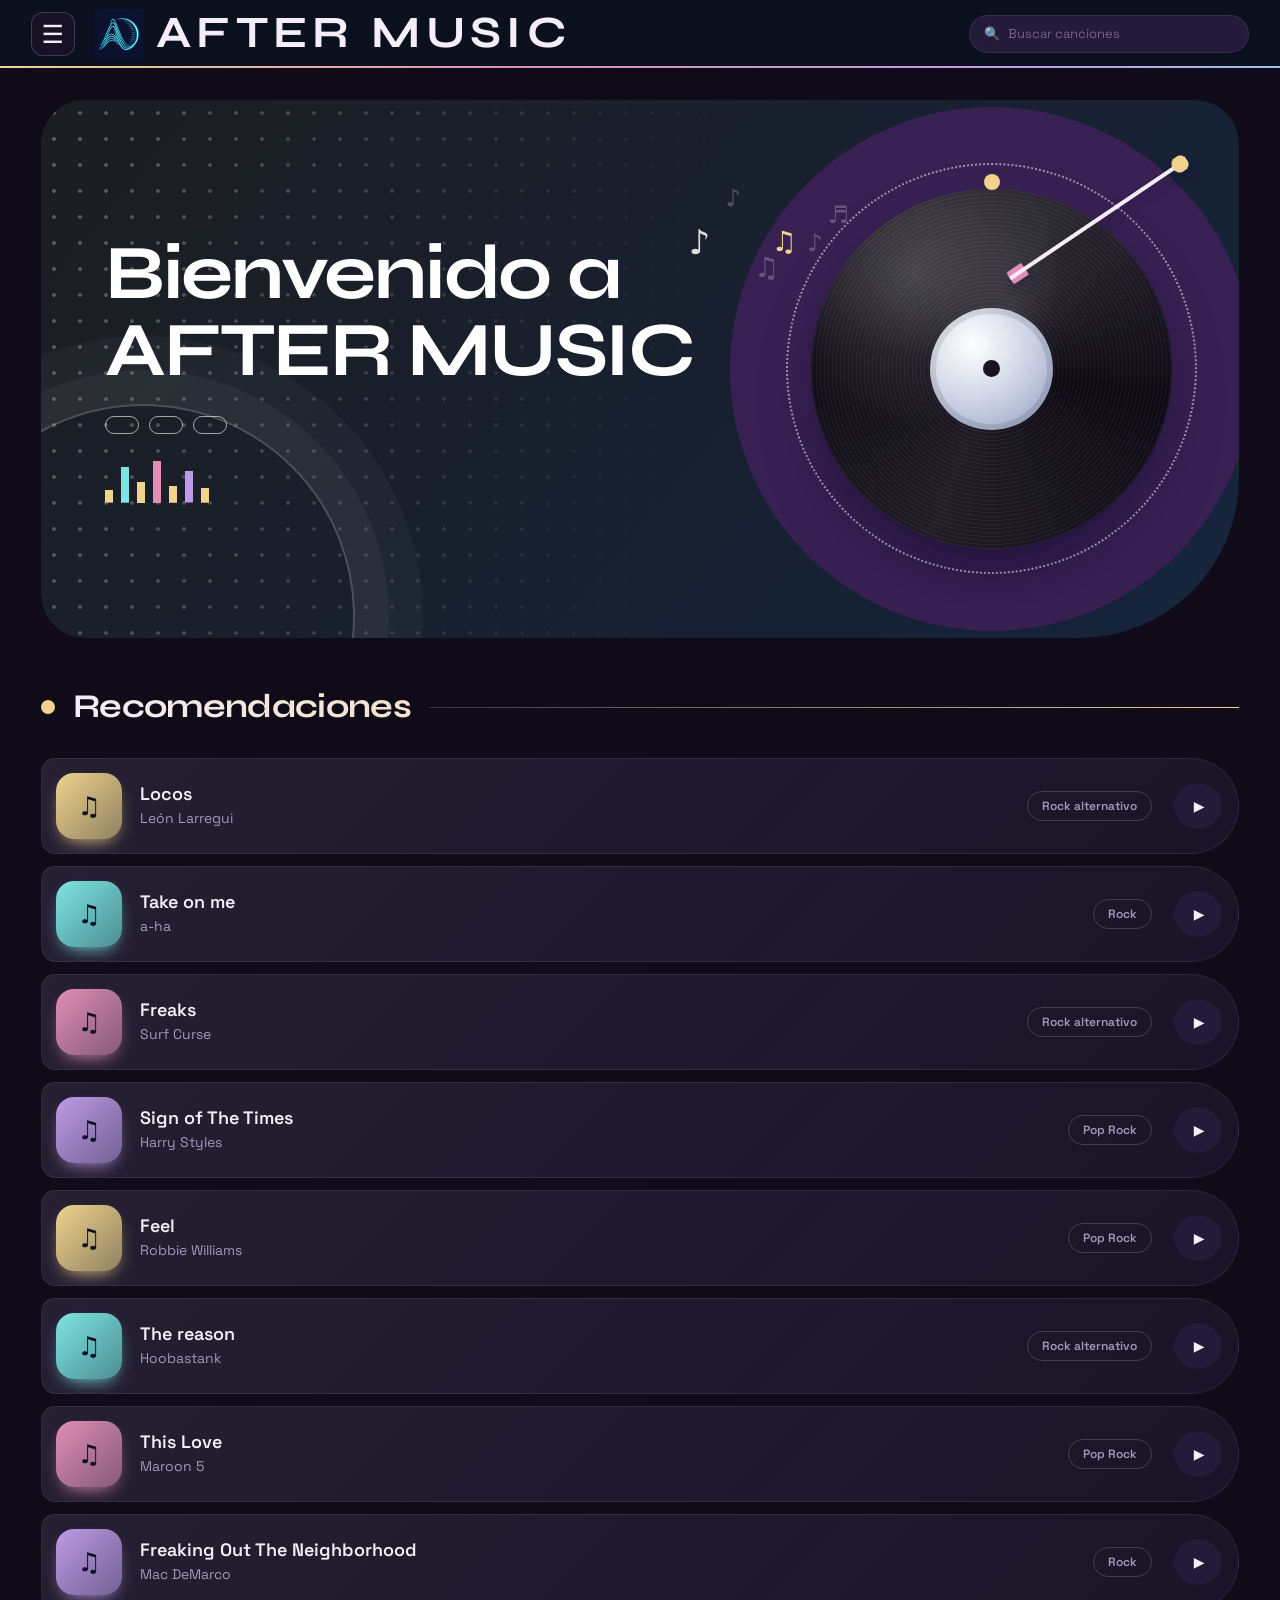
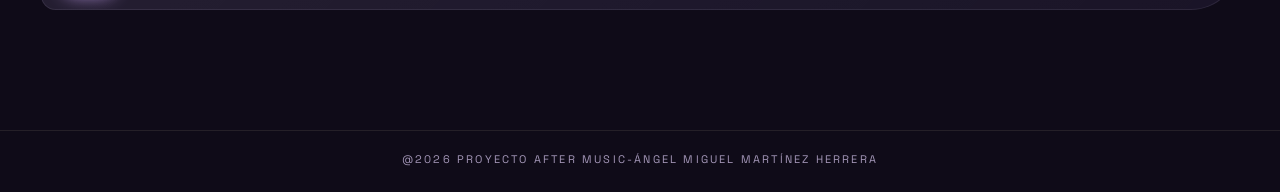
==== commit ed6920e6: "Add files via upload" ====
--- a/index.html
+++ b/index.html
@@ -140,7 +140,7 @@
       <div class="contenedor-video-flex">
         <!-- Sin 'controls' y sin 'muted' para que responda al volumen del dispositivo -->
         <video id="video-glaciar" class="video-objeto" src="videos/envivo1.mp4" playsinline
-               onplay="document.getElementById('btn-glaciar').innerText='⏸'"
+               onplay="document.getElementById('btn-glaciar').innerText='∣∣'"
                onpause="document.getElementById('btn-glaciar').innerText='▶'"></video>
       </div>
       <div class="pie-tarjeta-video">
@@ -160,7 +160,7 @@
       <div class="contenedor-video-flex">
         <!-- Sin 'controls' y sin 'muted' para que responda al volumen del dispositivo -->
         <video id="video-glaciar" class="video-objeto" src="videos/envivo2.mp4" playsinline
-               onplay="document.getElementById('btn-glaciar').innerText='⏸'"
+               onplay="document.getElementById('btn-glaciar').innerText='∣∣'"
                onpause="document.getElementById('btn-glaciar').innerText='▶'"></video>
       </div>
       <div class="pie-tarjeta-video">
@@ -180,7 +180,7 @@
       <div class="contenedor-video-flex">
         <!-- Sin 'controls' y sin 'muted' para que responda al volumen del dispositivo -->
         <video id="video-glaciar" class="video-objeto" src="videos/envivo3.mp4" playsinline
-               onplay="document.getElementById('btn-glaciar').innerText='⏸'"
+               onplay="document.getElementById('btn-glaciar').innerText='∣∣'"
                onpause="document.getElementById('btn-glaciar').innerText='▶'"></video>
       </div>
       <div class="pie-tarjeta-video">
@@ -200,7 +200,7 @@
       <div class="contenedor-video-flex">
         <!-- Sin 'controls' y sin 'muted' para que responda al volumen del dispositivo -->
         <video id="video-glaciar" class="video-objeto" src="videos/envivo4.mp4" playsinline
-               onplay="document.getElementById('btn-glaciar').innerText='⏸'"
+               onplay="document.getElementById('btn-glaciar').innerText='∣∣'"
                onpause="document.getElementById('btn-glaciar').innerText='▶'"></video>
       </div>
       <div class="pie-tarjeta-video">
@@ -220,7 +220,7 @@
       <div class="contenedor-video-flex">
         <!-- Sin 'controls' y sin 'muted' para que responda al volumen del dispositivo -->
         <video id="video-ventisca" class="video-objeto" src="videos/envivo5.mp4" playsinline
-               onplay="document.getElementById('btn-ventisca').innerText='⏸'"
+               onplay="document.getElementById('btn-ventisca').innerText='∣∣'"
                onpause="document.getElementById('btn-ventisca').innerText='▶'"></video>
       </div>
       <div class="pie-tarjeta-video">
@@ -250,13 +250,13 @@
       <h3 id="pTitulo"></h3>
     <p class="muted" id="pArtista"></p>
     <div class="time"><span>1</span><div class="progress"><div class="progress-bar"><i></i></div></div><span>3:42</span></div>
-    <div class="controls"><button onclick="prev()">⏮</button><button class="play-big" onclick="playPause()">⏸</button><button onclick="next()">⏭</button></div>
+    <div class="controls"><button onclick="prev()">⏮</button><button class="play-big" onclick="playPause()">∣∣</button><button onclick="next()">⏭</button></div>
   </aside>
   </div>
 
  <!-- PIE DE PÁGINA CENTRADO CON OCULTACIÓN FORZADA -->
 <div class="pie-pagina-creditos">
-    @2026 PROYECTO AFTER MUSIC-ANGEL MIGUEL MARTINEZ HERRERA
+    @2026 PROYECTO AFTER MUSIC-ÁNGEL MIGUEL MARTÍNEZ HERRERA
 </div>
 
 <script src="script.js"></script>
